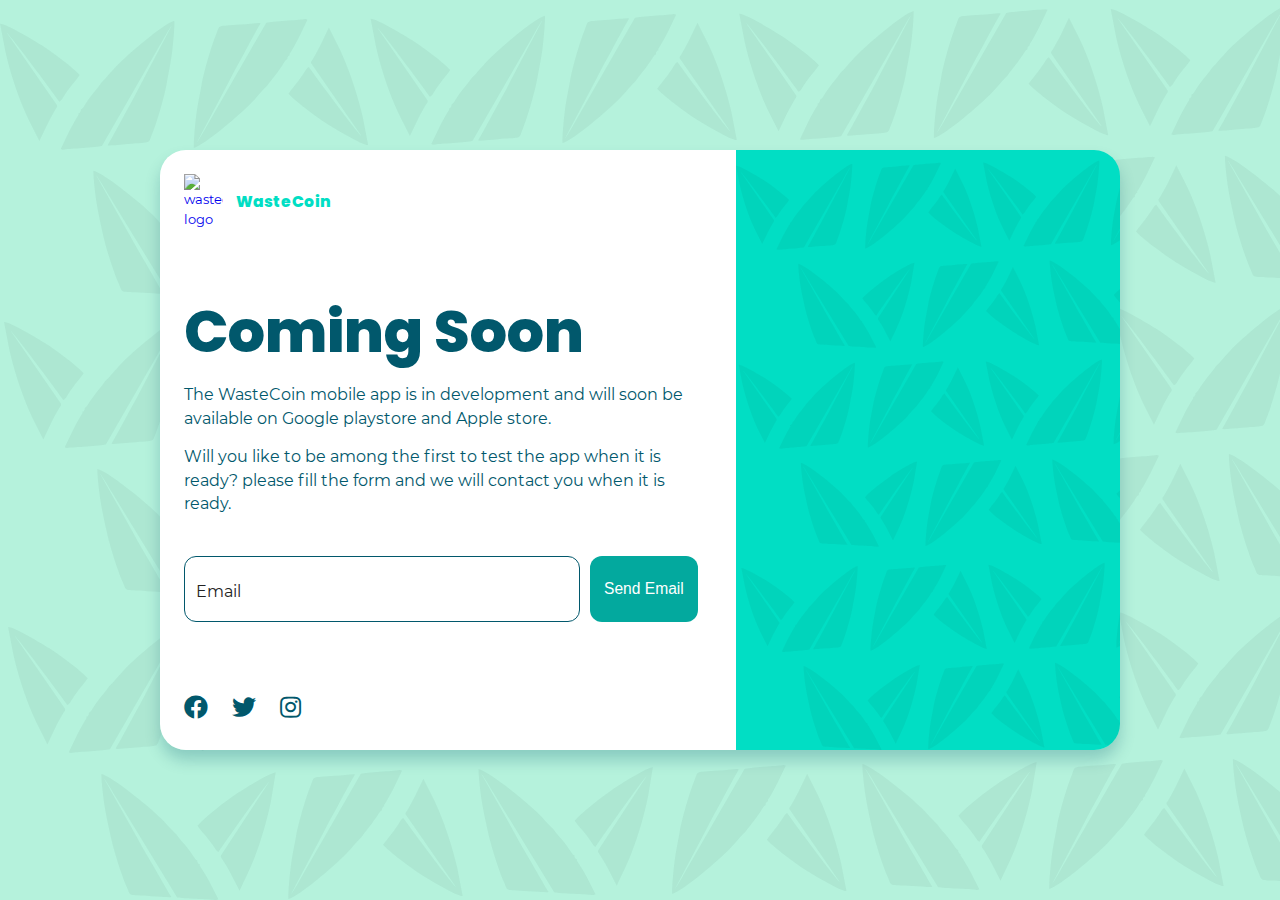
==== public/get-app.html @ c2b751e9 "fix" ====
<!DOCTYPE html>
<html lang="en">

<head>
  <meta charset="UTF-8">
  <meta name="viewport" content="width=device-width, initial-scale=1.0">
  <meta name="description"
    content="Waste collection and recovery app where you get rewarded for proper waste disposal developed by WasteCoin Nigeria" />
  <title>WasteCoin Ng</title>
  <meta name="apple-mobile-web-app-capable" content="yes">
  <meta name="apple-mobile-web-app-status-bar-style" content="#000d10">
  <meta name="apple-mobile-web-app-title" content="WasteCoin Nigeria website">
  <meta name="theme-color" content="#000d10" />
  <link rel="apple-touch-icon" sizes="57x57" href="./icons/apple-icon-57x57.png">
  <link rel="apple-touch-icon" sizes="60x60" href="./icons/apple-icon-60x60.png">
  <link rel="apple-touch-icon" sizes="72x72" href="./icons/apple-icon-72x72.png">
  <link rel="apple-touch-icon" sizes="76x76" href="./icons/apple-icon-76x76.png">
  <link rel="apple-touch-icon" sizes="114x114" href="./icons/apple-icon-114x114.png">
  <link rel="apple-touch-icon" sizes="120x120" href="./icons/apple-icon-120x120.png">
  <link rel="apple-touch-icon" sizes="144x144" href="./icons/apple-icon-144x144.png">
  <link rel="apple-touch-icon" sizes="152x152" href="./icons/apple-icon-152x152.png">
  <link rel="apple-touch-icon" sizes="180x180" href="./icons/apple-icon-180x180.png">
  <link rel="icon" type="image/png" sizes="192x192" href="./icons/android-icon-192x192.png">
  <link rel="icon" type="image/png" sizes="32x32" href="./icons/favicon-32x32.png">
  <link rel="icon" type="image/png" sizes="96x96" href="./icons/favicon-96x96.png">
  <link rel="icon" type="image/png" sizes="16x16" href="./icons/favicon-16x16.png">
  <link rel="shortcut icon" href="./favicon.ico" type="image/x-icon">
  <link rel="manifest" href="./manifest.webmanifest">
  <meta name="msapplication-TileColor" content="#000d10">
  <meta name="msapplication-TileImage" content="./icons/ms-icon-144x144.png">
  <link rel="shortcut icon" href="./favicon.ico" type="image/x-icon">
  <link rel="stylesheet" href="./css/style.css">
  <style>
    /*!
 * Font Awesome Free 5.14.0 by @fontawesome - https://fontawesome.com
 * License - https://fontawesome.com/license/free (Icons: CC BY 4.0, Fonts: SIL OFL 1.1, Code: MIT License)
 */
    .fa,
    .fas,
    .far,
    .fal,
    .fad,
    .fab {
      -moz-osx-font-smoothing: grayscale;
      -webkit-font-smoothing: antialiased;
      display: inline-block;
      font-style: normal;
      font-variant: normal;
      text-rendering: auto;
      line-height: 1;
    }

    .fa-instagram:before {
      content: "\f16d";
    }

    .fa-facebook:before {
      content: "\f09a";
    }

    .fa-facebook-f:before {
      content: "\f39e";
    }

    .fa-facebook-messenger:before {
      content: "\f39f";
    }

    .fa-facebook-square:before {
      content: "\f082";
    }

    .fa-twitter:before {
      content: "\f099";
    }

    .fa-linkedin:before {
      content: "\f08c";
    }

    .fa-linkedin-in:before {
      content: "\f0e1";
    }

    .fa-bars:before {
      content: "\f0c9";
    }

    .fa-times:before {
      content: "\f00d";
    }

    .fa-envelope:before {
      content: "\f0e0";
    }

    .sr-only {
      border: 0;
      clip: rect(0, 0, 0, 0);
      height: 1px;
      margin: -1px;
      overflow: hidden;
      padding: 0;
      position: absolute;
      width: 1px;
    }

    .sr-only-focusable:active,
    .sr-only-focusable:focus {
      clip: auto;
      height: auto;
      margin: 0;
      overflow: visible;
      position: static;
      width: auto;
    }

    @font-face {
      font-family: 'Font Awesome 5 Brands';
      font-style: normal;
      font-weight: 400;
      font-display: block;
      src: url("./webfonts/fa-brands-400.eot");
      src: url("./webfonts/fa-brands-400.eot?#iefix") format("embedded-opentype"), url("./webfonts/fa-brands-400.woff2") format("woff2"), url("./webfonts/fa-brands-400.woff") format("woff"), url("./webfonts/fa-brands-400.ttf") format("truetype"), url("./webfonts/fa-brands-400.svg#fontawesome") format("svg");
    }

    .fab {
      font-family: 'Font Awesome 5 Brands';
      font-weight: 400;
    }

    @font-face {
      font-family: 'Font Awesome 5 Free';
      font-style: normal;
      font-weight: 400;
      font-display: block;
      src: url("./webfonts/fa-regular-400.eot");
      src: url("./webfonts/fa-regular-400.eot?#iefix") format("embedded-opentype"), url("./webfonts/fa-regular-400.woff2") format("woff2"), url("./webfonts/fa-regular-400.woff") format("woff"), url("./webfonts/fa-regular-400.ttf") format("truetype"), url("./webfonts/fa-regular-400.svg#fontawesome") format("svg");
    }

    .far {
      font-family: 'Font Awesome 5 Free';
      font-weight: 400;
    }

    @font-face {
      font-family: 'Font Awesome 5 Free';
      font-style: normal;
      font-weight: 900;
      font-display: block;
      src: url("./webfonts/fa-solid-900.eot");
      src: url("./webfonts/fa-solid-900.eot?#iefix") format("embedded-opentype"), url("./webfonts/fa-solid-900.woff2") format("woff2"), url("./webfonts/fa-solid-900.woff") format("woff"), url("./webfonts/fa-solid-900.ttf") format("truetype"), url("./webfonts/fa-solid-900.svg#fontawesome") format("svg");
    }

    .fa,
    .fas {
      font-family: 'Font Awesome 5 Free';
      font-weight: 900;
    }
  </style>
</head>


<body>
  <main class="main">
    <section class="" id="coming-soon-section">
      <div class="notice-wrapper">
        <div class="logo">
          <a href="./index.html" tabindex="1" title="WasteCoin Home page"> <img src="./img/logo.svg"
              alt="wastecoin logo">
            <p>WasteCoin</p>
          </a>
        </div>
        <div>
          <h1>Coming Soon</h1>
          <p>The WasteCoin mobile app is in development and will soon be available on Google playstore and Apple
            store.
            <br>
          </p>
          <p>Will you like to be among the first to test the app when it is ready? please fill the form and we will
            contact you when it is ready.</p>
          <form action="" method="post" name="email-form" novalidate>
            <div class="input-wrapper">
              <label for="email">Email</label>
              <input type="email" name="" id="email">
              <p class="error-msg">Please provide a valid email address.</p>
            </div>
            <button type="submit" id="send-email-btn">Send Email</button>
          </form>
        </div>
        <div class="media-links">
          <a href="https://www.facebook.com/wastecoinng" target="_blank" rel="noreferrer"
            title="contact us on facebook"><span class="fab fa-facebook facebook"></span></a>
          <a href="https://www.twitter.com/WasteCoinNG" target="_blank" rel="noreferrer"
            title="contact us on twitter"><span class="fab fa-twitter twitter"></span></a>
          <a href="https://www.instagram.com/wastecoinng" target="_blank" rel="noreferrer"
            title="contact us on instagram"><span class="fab fa-instagram"></span></a>
        </div>
      </div>
      <div id="brand-image-wrapper">
        <!-- <img src="./img/phone.svg" alt=""> -->
      </div>
    </section>
    <style>
      html {
        background-color: #b5f2dc;
        font-size: 13px;
        height: 100vh;
        overflow: hidden;
        background-image: url('./img/leaf.svg');
        background-repeat: no-repeat;
        background-size: cover;
        background-blend-mode: normal;
        /* background-color: #01586c; */
        ;
      }

      .main {
        height: 100vh;
        position: relative;
        display: flex;
        align-items: center;
        justify-content: center;
      }

      .logo a {
        text-decoration: none;
        display: flex;
        align-items: center;
        justify-content: center;

      }

      .logo>a p {
        margin-top: 0;
        font-family: 'Poppins-bold', sans-serif;
        color: #01dec4;
      }

      #coming-soon-section {
        display: grid;
        grid-template-columns: 1fr 1fr 1fr 1fr 1fr;
        grid-template-rows: 600px;
        height: 600px;
        width: 960px;
        border-radius: 2em !important;
        box-shadow: 0px 10px 15px #01586c3e;
        overflow: hidden;
      }

      #brand-image-wrapper {
        grid-column: 4 / span 2;
        background-color: #01586c;
        background-color: #01dec4;
        background-image: url('./img/leaf.svg');
        background-repeat: no-repeat;
        background-size: cover;
        background-blend-mode: multiply;
        height: 100%;
        grid-row: auto;
      }

      .notice-wrapper {
        grid-column: 1 / span 3;
        background-color: #fff;
        height: 100%;
        display: flex;
        flex-direction: column;
        /* align-items: center; */
        justify-content: space-between;
        padding: 24px;
      }

      .notice-wrapper h1 {
        color: #01586c;
      }

      .notice-wrapper p {
        color: #01586c;
        margin-top: 1em;
      }

      .notice-wrapper p:nth-of-type(2) {
        /* font-weight: bold; */
      }

      h1 {
        font-family: 'Poppins-bold', sans-serif;
        font-weight: 700;
        font-size: 4.5em;
        color: #01586c;
        line-height: 1.2;
      }

      p {
        font-size: 1.2em;
      }

      form .error-msg {
        font-size: 12px !important;
        color: red;
        display: none;
      }

      form {
        width: 100%;
        display: flex;
        align-items: flex-start;
        margin-top: 40px;
      }

      form #send-email-btn {
        width: fit-content;
      }

      form input#email {
        border-radius: 12px;
        flex: 1;
        border: none;
        font-size: 16px;
        padding: 28px 12px 18px 12px;
        border: 1px solid #01586c;
        width: 100%;
      }

      form .input-wrapper {
        width: 75%;
        margin-right: 10px;
        position: relative;
        /* background-color: red; */
      }

      form label {
        position: absolute;
        font-size: 16px;
        left: 12px;
        top: 24px;
        pointer-events: none;
        transition: all 0.1s ease-in;
      }

      .notice-wrapper button {
        color: rgb(255, 255, 255);
        padding: 24px 14px 24px 14px;
        font-size: 1.2em;
        border-radius: 12px;
        border: none;
        cursor: pointer;
        background-color: rgb(3, 169, 158);
      }

      .notice-wrapper button:focus,
      #email:focus {
        outline: 2px dashed #fff;
        outline-offset: 5px;
      }

      .notice-wrapper button:hover {
        background-color: rgb(3, 169, 158);
      }

      .section {
        display: flex;
        justify-content: center;
        align-items: center;
        height: 100%;
      }

      .notice-wrapper-img-section {
        padding: 2em 1em;
        box-shadow: -20px 0 20px rgba(0, 0, 0, 0.413);
        border-radius: 2em 0 0 2em;
        background-color: #ffffff;
      }

      .section img {
        width: 200%;
        height: 100%;
        margin-right: -6em;
        /* right: -9em; */
        position: absolute;
        z-index: -1;
      }

      .media-links {
        display: flex;
        width: 100%;
      }

      .media-links a {
        margin-right: 24px;
        color: #01586c;
        font-size: 24px;
      }

      @media all and (max-width: 960px) {
        #coming-soon-section {
          grid-template-rows: 100%;
          height: 80%;
          width: 80%;
          box-shadow: none;
        }

        .notice-wrapper button {
          width: 240px;
        }

        .notice-wrapper-img-section {
          box-shadow: none;
        }

        .notice-wrapper {
          grid-column: 1 / span 5;
        }

        #brand-image-wrapper {
          display: none;
        }

        form {
          flex-direction: column;
          align-items: flex-start;
        }

        form #send-email-btn {
          width: fit-content;
          margin-top: 20px;
          width: 100%;
        }

        form .input-wrapper {
          width: 100%;
        }
      }

      @media all and (max-width: 768px) {
        #coming-soon-section {
          grid-template-rows: 100%;
          height: 100%;
          width: 100%;
          box-shadow: none;
        }

        .notice-wrapper button {
          width: 240px;
        }

        .notice-wrapper-img-section {
          box-shadow: none;
        }

        .notice-wrapper {
          grid-column: 1 / span 5;
        }

        #brand-image-wrapper {
          display: none;
        }

        form {
          flex-direction: column;
          align-items: flex-start;
        }

        form #send-email-btn {
          width: fit-content;
          margin-top: 20px;
          width: 100%;
        }

        form .input-wrapper {
          width: 100%;
        }
      }

      @media all and (max-height: 768px) and (max-width:768px) {
        html {
          background-color: #fff;
        }

        #coming-soon-section {
          border-radius: 0 !important;
        }

        .notice-wrapper {
          border-radius: 0;
        }

        .media-links {
          margin-top: 40px;
        }

        .logo {
          margin-bottom: 40px;
        }

        body,
        #coming-soon-section,
        html,
        .main {
          overflow-y: auto;
        }

      }
  
    </style>
    </section>
  </main>
 
   
    <script>
      const emalInput = document.querySelector('form input#email');
      const inputLabel = document.querySelector('form label');
      const form = document.querySelector('form[name="email-form"]');
      const errorMsg = document.querySelector('.error-msg');
  
      emalInput.addEventListener('focus', function () {
        inputLabel.style.top = '10px';
        inputLabel.style.fontSize = '12px';
      });
      emalInput.addEventListener('blur', function () {
        repositionLabel();
      });
      const repositionLabel = () => {
        if (!emalInput.value) {
          inputLabel.style.top = '24px';
          inputLabel.style.fontSize = '16px';
          return;
        }
      }
  
      form.addEventListener('submit', function (e) {
        e.preventDefault();
        if (form.checkValidity() && emalInput.value !== '') {
          form.submit();
          return emalInput.value = '';
        };
        return errorMsg.style.display = 'block';
      })
    </script>
</body>

</html>
---- public/css/style.css ----
@font-face {
  font-family: "Montserrat";
  src: url("./../fonts/Montserrat-Bold.eot"); 
  src: url("./../fonts/Montserrat-Bold.eot?#iefix") format("embedded-opentype"), 
    url("./../fonts/Montserrat-Bold.woff") format("woff"), 
    url("./../fonts/Montserrat-Bold.woff2") format("woff2");
  font-weight: 700;
  font-style: normal;
}

@font-face {
  font-family: "Montserrat";
  src: url("./../fonts/Montserrat-Regular.eot"); /* IE9 Compat Modes */
  src: url("./../fonts/Montserrat-Regular.eot?#iefix") format("embedded-opentype"), /* IE6-IE8 */
    url("./../fonts/Montserrat-Regular.woff") format("woff"), /* Modern Browsers */
    url("./../fonts/Montserrat-Regular.woff2") format("woff2"); /* Modern Browsers */
  font-weight: 400;
  font-style: normal;
}

font-face {
  font-family: "Poppins";
  src: url("./../fonts/Poppins-Regular.eot"); /* IE9 Compat Modes */
  src: url("./../fonts/Poppins-Regular.eot?#iefix") format("embedded-opentype"), /* IE6-IE8 */
    url("./../fonts/Poppins-Regular.woff") format("woff"), /* Modern Browsers */
    url("./../fonts/Poppins-Regular.woff2") format("woff2"); /* Modern Browsers */
  font-weight: 400;
  font-style: normal;
}

@font-face {
  font-family: "Poppins-bold";
  src: url("./../fonts/Poppins-ExtraBold.eot"); 
  src: url("./../fonts/Poppins-ExtraBold.eot?#iefix") format("embedded-opentype"), 
    url("./../fonts/Poppins-ExtraBold.woff") format("woff"),
    url("./../fonts/Poppins-ExtraBold.woff2") format("woff2");
  font-weight: 800;
  font-style: normal;
}

/* RESET  */
*,
html,
body,
::after,
::before {
  padding: 0;
  margin: 0;
  box-sizing: border-box;
}

html {
  font-size: 13px;
  font-family: 'Montserrat';
  font-weight: 500;
  color: #222;
  line-height: 1.5;
  width: 100vw;
  overflow-x: hidden;
  scroll-behavior: smooth;
}

body {
  width: 100vw;
  overflow: hidden;
  position: relative;
}

.main {
  width: 100%;
  overflow: hidden;
}

#how-it-works {
  margin-bottom: 60px;
  margin-top: -12em;
}

.nav {
  width: 100%;
  height: 60px;
  position: fixed;
  top: 0;
  left: 0;
  padding: 1em 2em 1em 1em;
  display: flex;
  justify-content: space-between;
  align-items: center;
  overflow: hidden;
  transition: all 0.3s linear;
  z-index: 1000;
}

.nav-style-light {
  background-color: #fff;
  box-shadow: 10px 0 20px #59595964;
}

.nav-style-light a {
  color: #222 !important;
}

.nav-style-light .logo-section {
  color: #01586c;
}

.nav-style-dark {
  background-color: #002a34;
  color: #fff;
}

.nav-style-dark a {
  color: #fff !important;
}

.logo-section {
  display: flex;
  justify-content: space-between;
  color: #13f4da;
  font-weight: bold;
  align-items: center;
}

.logo {
  display: flex;
  align-items: center;
}

.logo img {
  margin-right: 1em;
  width: 3em;
}

.logo a{
  display: flex;
  justify-content: center;
  align-items: center;
  text-decoration: none;
}

.menu-icon {
  display: none;
  cursor: pointer;
  font-size: 1.5em;
}

.menu-items-section a {
  text-decoration: none;
  color: #fff;
  margin: 0 1.5em;
  position: relative;
  cursor: pointer;
}

.menu-items-section a:hover {
  color: #00abd2 !important;
}

.menu-items-section a:hover~a:after {
  background-color: #ff5985 !important;
}


.menu-items-section .get-app-btn,
#why-wastecoin-section a,
.banner-text a {
  padding: 1em 2em;
  border-radius: 2em;
  border: none;
  color: #000 !important;
  margin: 0 0 0 2em;
  background-color: #00d0ff;
  cursor: pointer;
  transition: all 0.3s ease;
  text-decoration: none;
  text-align: center;
  /* font-weight: 600; */
}

.menu-items-section .get-app-btn{
  margin-left: 0;
}


#why-wastecoin-section a {
  background-color: #014554;
  color: #fff !important;
  margin: 5em auto;
  display: block;
  width: 30%;
  padding: 1.5em;
}

.logo a:focus,.menu-icon:focus,.menu-items-section a:focus,.banner-text a:focus,
#why-wastecoin-section a:focus,#why-wastecoin-section a:focus,.footer-content>div a:focus {
  outline: 2px dashed #2effb6;
  outline-offset: 5px;
}

.menu-items-section .get-app-btn:hover,
.banner-text a:hover,#why-wastecoin-section a:hover {
  background-color: #2effb6;
  color: #000 !important;

}

#why-wastecoin-section a:hover {
  background-color: #fff;
}
#why-wastecoin-section a:focus{
  outline: 2px dashed #fff;
}

.section {
  width: 100%;
}

.banner-text-img-section {
  padding: 100px 1em;
  display: flex;
  align-items: center;
  justify-content: space-between;
  background-color: #01586c;
  background-color: #002a34;
  margin-bottom: 0em;
}

.banner-bg {
  position: relative;
  display: flex;
  align-items: center;
  justify-content: flex-end;
  flex: auto;
  width: 60%;
  height: 30em;
}

.banner-text {
  padding: 0 1em;
  z-index: 2;
}

.banner-text a {
  display: block;
  margin: 2em 0 0 -0.5em;
  background-color: #00d0ff;
  border-radius: 2em;
  padding: 1em;
  text-decoration: none;
  color: #000;
  width: 400px;
  text-align: center;
  cursor: pointer;
}
#why-wastecoin-section a{
  width: 400px;
}

.banner-text h1 {
  font-family: 'Poppins-bold', sans-serif;
  font-weight: 700;
  font-size: 4.5em;
  color: #00d0ff;
  color: #fff;
  line-height: 1.2;
}

.banner-text p {
  color: #62e2ff;
  font-size: 1.2em;
  margin-top: 1em;
}

.banner-bg img:nth-of-type(1) {
  width: 45vw;
  z-index: 2;
}

.banner-bg svg {
  width: 43vw;
  height: 100%;
  position: absolute;
  z-index: 1;
}

.banner-swirl {
  width: 100%;
  margin-top: -40em;
  margin-bottom: -14em;
  pointer-events: none;
}

/* how it workss */


#how-it-works-section {
  padding: 0 1em 1em 1em;
  position: relative;
  z-index: 2;
}

.heading {
  text-align: center;
  color: #008798;
  margin-bottom: 1em;
  font-size: 2em;
}

.steps {
  display: flex;
  align-items: flex-start;
  justify-content: space-between;
  width: 100%;
  flex-wrap: wrap;
  padding: 0 1em;
  margin: 0 auto;
}

.steps > div{
  display: flex;
  width: 30%;
  margin: 1em;
}

.step-number {
  font-size: 12em;
  font-family: 'Poppins-bold';
  font-weight: 800;
  color: #009cbf;
}

.step-img {
  display: flex;
  align-items: center;
  justify-content: center;
  height: 12vw;
  width: 100%;
  border-radius: 1em;
  background-color: #3ad2ee;
  overflow: hidden;
  text-align: center;
}

.step-img img {
  width: 80%;
  height: 80%;

}

.step-title {
  font-size: 1.3em;
  color: #222;
  font-weight: 700;
  margin: 0.3em 0;
  font-family: 'Montserrat', sans-serif;
  font-weight:700;
}

#how-it-works-section>img {
  position: absolute;
  left: -5em;
  bottom: -15em;
  width: 800px;
  z-index: -1;
}

.step-text-wrapper {
  flex: 1;
}

/* WHY WASTECOIN STYLING */

#why-wastecoin-section .section-content {
  background-color: #3bd7f1;
  width: 100%;
  padding: 2em 1em;
  z-index: 2;
  overflow-x: hidden;
  padding-bottom: 15em;
}

#why-wastecoin-section .heading {
  color: #004b5d;
  margin-bottom: 2.5em;
}

.why-section-swirl {
  width: 100%;
  margin-bottom: -22em;
  z-index: -1;
  pointer-events: none;
}

.section-content .content-wrapper {
  display: flex;
  justify-content: space-around;
  align-items: center;
  width: 100%;
}

.content-wrapper .content {
  text-align: center;
  width: 30%;
  height: 300px;
  background-color: #fff;
  border-radius: 2em;
  margin-top: 3em;
}

.icon-wrapper {
  overflow: hidden;
}

.icon-wrapper img {
  width: 70%;
  height: 90%;
}

.content-wrapper .content>div {
  width: 15em;
  height: 15em;
  background-color: #13f4da;
  border: 1em solid #fff;
  border-radius: 50%;
  margin: -4em auto 2em auto;
}

.content h3 {
  color: #197f96;
  padding: 0 1em;
}

.content p {
  padding: 0 1em;
}

/* FOOTER SECTION STYLING */
.footer {
  width: 100%;
}

.footer-content-wrapper {
  background-color: #002a34;
  padding: 1em;
  margin-top: -10em;
  color: #fff;
  width: 100%;
  flex-direction: column;
  align-items: flex-start;
  justify-content: center;
}

.footer-swirl {
  margin-top: -28em;
  margin-bottom:-10em;
  width: 100%;
  pointer-events: none;
}

.footer-content {
  display: flex;
  justify-content: flex-start;
  line-height: 2.5;
  width: 100%;
}

.footer-header {
  font-size: 1.5em;
  color: #00d0ff;
  line-height: 1.6;
}

.footer-content>div {
  flex: 1;
  width: 32%;
  margin: 1em;
  display: flex;
  align-items: flex-start;
  flex-direction: column;
  justify-content: flex-start;
}

.footer-content>div a {
  color: #fff;
  text-decoration: none;
  display: block;
  width: fit-content;
  margin: 0.5em;
}

.footer-content>div a:hover {
  color: #00d0ff;
}

.footer-content .social-media a {
  display: inline;
}

.footer-logo {
  margin-bottom: 1em;
}

.footer-content a > span {
  display: inline-block;
  vertical-align: middle;
  font-size: 2.5em;
}

.contact-form {
  width: 100%;

}

.footer-content .social-media p {
  padding: 1em;
}

.copyright {
  text-align: center;
  display: block;
  margin-top: 2em;
  color: #52e0ff;
  font-weight: bold;
}

@media all and (max-width:1200px) {
  .banner-text h1 {
    font-size: 4em;
  }
  .banner-swirl {
    margin-top: -38em;
  }
}

@media all and (max-width:990px) {
 
  .banner-text a,#why-wastecoin-section a{
    width: 40vw;
  }
}

@media all and (max-width:820px) {
  .banner-text h1 {
    font-size: 3em;
  }
}

@media all and (max-width:960px) {
  .nav {
    flex-direction: column;
    padding: 0.6em 1em;
  }

  .logo-section {
    width: 100%;
    margin: 0.5em auto;
    padding: auto 1em;
  }

  .menu-icon {
    display: block;
  }

  .menu-items-section {
    display: flex;
    flex-direction: column;
    justify-content: space-evenly;
    align-items: center;
    flex: 1;
  }

  .menu-items-section a {
    margin: 1em;
  }

  .menu-items-section button {
    margin: 1em 0 0 0;
  }
}

@media all and (max-width:760px) {
  .banner-text-img-section {
    padding: 80px 1em 2em 1em;
    align-items: center;
    justify-content: center;
    flex-direction: column-reverse;
    border-radius: 0;
  }

  .banner-bg {
    position: relative;
    align-items: center;
    justify-content: flex-end;
    width: 100vw;
  }

  .banner-text {
    padding: 1em;
    text-align: start;
    width: 100%;
  }

  .banner-text button {
    width: 200px;
  }

  .banner-text h1 {
    font-size: 3em;
    line-height: 1.3;
  }


  .heading {
    font-size: 2em;
  }

  .banner-text p {
    color: #62e2ff;
    font-size: 1.4em;
    margin-top: 1em;
  }

  .banner-bg img:nth-of-type(1) {
    width: 70%;
  }

  .banner-bg svg {
    width: 65%;
  }

  .banner-swirl,
  .footer-swirl,
  .why-section-swirl {
    display: none;
  }
  
  #why-wastecoin-section .heading{
    margin-top: 3em;
  }

  #how-it-works {
    margin-top: 0;
  }

  .content-wrapper .content>div {
    width: 12em;
    height: 12em;
  }

}

@media all and (max-width:950px) {
  .steps {
    align-items: center;
    justify-content: space-around;
    width: 100%;
    flex-wrap: wrap;
    padding: 1em;
  }

  .steps>div {
    width: 40%;
    margin: 1em;
  }

  .step-img {
    height: 15vw;
  }

  #how-it-works-section>img {
    bottom: -10em;
    width: 80%;
  }
  .banner-swirl {
    width: 100%;
    /* margin-top: -20em; */
  }
}

@media all and (max-width:760px) {
  .steps>div {
    width: 45%;

  }

  .step-img {
    height: 17vw;
  }
}

@media all and (max-width:680px) {
  .steps {
    align-items: center;
    flex-direction: column;
    justify-content: center;
    text-align: center;
    padding: 1em;
  }

  #how-it-works-section .heading {
    margin-bottom: 0;
  }

  .steps>div {
    display: flex;
    flex-direction: column;
    width: 80%;
  }

  .step-img {
    height: 12em;
    width: 12em;
    border-radius: 50%;
    ;
    margin: 0 auto;
  }

  #how-it-works-section>img {
    bottom: -10em;
    width: 80%;
  }

  .step-number {
    font-size: 4em;
  }

  .content-wrapper {
    flex-wrap: wrap;
  }

  .content-wrapper .content {
    text-align: center;
    width: 60%;
    height: 300px;
    background-color: #fff;
    border-radius: 2em;
    margin: 3em;
    padding: 0 1em 3em 1em;
  }

  #why-wastecoin-section button {
    margin: 2em auto;
    display: block;
    width: 50vw;
  }

}

@media all and (max-width:950px) {  
  .steps{
    align-items: center;
    justify-content: space-around;
    width: 100%;
    flex-wrap: wrap;
    padding: 2em;
  }
  
  .steps > div{
    width: 40%;
    margin: 1em;
  }  
  .step-img{
    height: 15vw;
  }
  #how-it-works > img{
    bottom: -10em;
    width: 80%;
  }
}

@media all and (max-width:760px) {    
  .steps > div{
    width: 46%;
  
  }  
  .step-img{
    height: 17vw;
  }
}

@media all and (max-width:680px) {  
  .steps{
    align-items: center;
    flex-direction: column;
    justify-content: center;
    text-align: center;
    padding: 1em 2em;
  }
  #how-it-works .heading{
    margin-bottom: 0;
  }
  
  .steps > div{
    display: flex;
    flex-direction: column;
    width: 80%;
  }  
  .step-img{
    height: 10em;
    width: 10em;
    margin:0 auto;
  }
  #how-it-works > img{
    bottom: -10em;
    width: 80%;
  }
  .step-number{
    font-size: 4em;
  }
}
@media all and (max-width:560px) {
  .banner-text-img-section {
    padding: 80px 1em 2em 1em;
  }

  .banner-bg {
    justify-content: center;
    width: 100vw;
  }

  .banner-text {
    text-align: center;
  }

  .banner-text h1 {
    font-size: 2.6em;
  }

  .banner-text a,#why-wastecoin-section a {
    width: 100%;
  }

  .banner-text p {
    font-size: 1.2em;
  }

  .banner-bg img:nth-of-type(1) {
    width: 70%;
  }

  .banner-bg img:nth-of-type(2) {
    width: 80%;
  }

  .step-img {
    height: 12em;
    width: 12em;
    border-radius: 50%;
    background-color: #00abd2;
  }

  .content-wrapper .content {
    width: 94%;
    height: fit-content;
    padding: 0 1em 3em 1em;
    margin: 3em 1em;
  }


  .footer-content-wrapper {
    display: flex;
    flex-direction: column;
    align-items: center;
    justify-content: center;
  }

  .footer-swirl {
    width: 100%;
  }

  .footer-content {
    display: flex;
    flex-direction: column;
    justify-content: center;
    line-height: 2.5;
    width: 100%;
    text-align: center;
    align-items: center;
  }

  .footer-content>div {
    width: 100%;
    margin: 1em;
    align-items: center;
  }
}

@media all and (min-width:1440px) {
  body {
    width: 1440px;
    margin: 0 auto;
  }

  .nav {
    width: 1440px;
    left: initial;
    padding: 1em 4em;
  }
  .banner-text-img-section{
    padding:4em;
  }
  #how-it-works-section, .section-content .content-wrapper{
    padding: 1em 4em;
  }


  .banner-bg img:nth-of-type(1) {
    width: calc(45/100 * 1440px);
  }

  .banner-bg img:nth-of-type(2) {
    width: calc(40/100 * 1440px);
    position: absolute;
  }

  .banner-text a {
    width: 400px;
  }

  .step-img {
    height: calc(12/100 * 1440px);
  }
}


@media all and (max-width:1024px){
  .banner-bg{
    height: 35em;
  }
}
@media all and (max-width:560px){
  .banner-bg{
    height: 28em;
  }
}
@media all and (max-width:420px){
  .banner-bg{
    height: 20em;
  }
}
@media all and (max-width:320px){
  .banner-bg{
    height: 17em;
  }
}

@media all and (min-width:1024px){
  .banner-bg{
    height: 35em;
  }
}

@media all and (min-width:1200px){
  .banner-bg{
    height: 40em;
  }
}
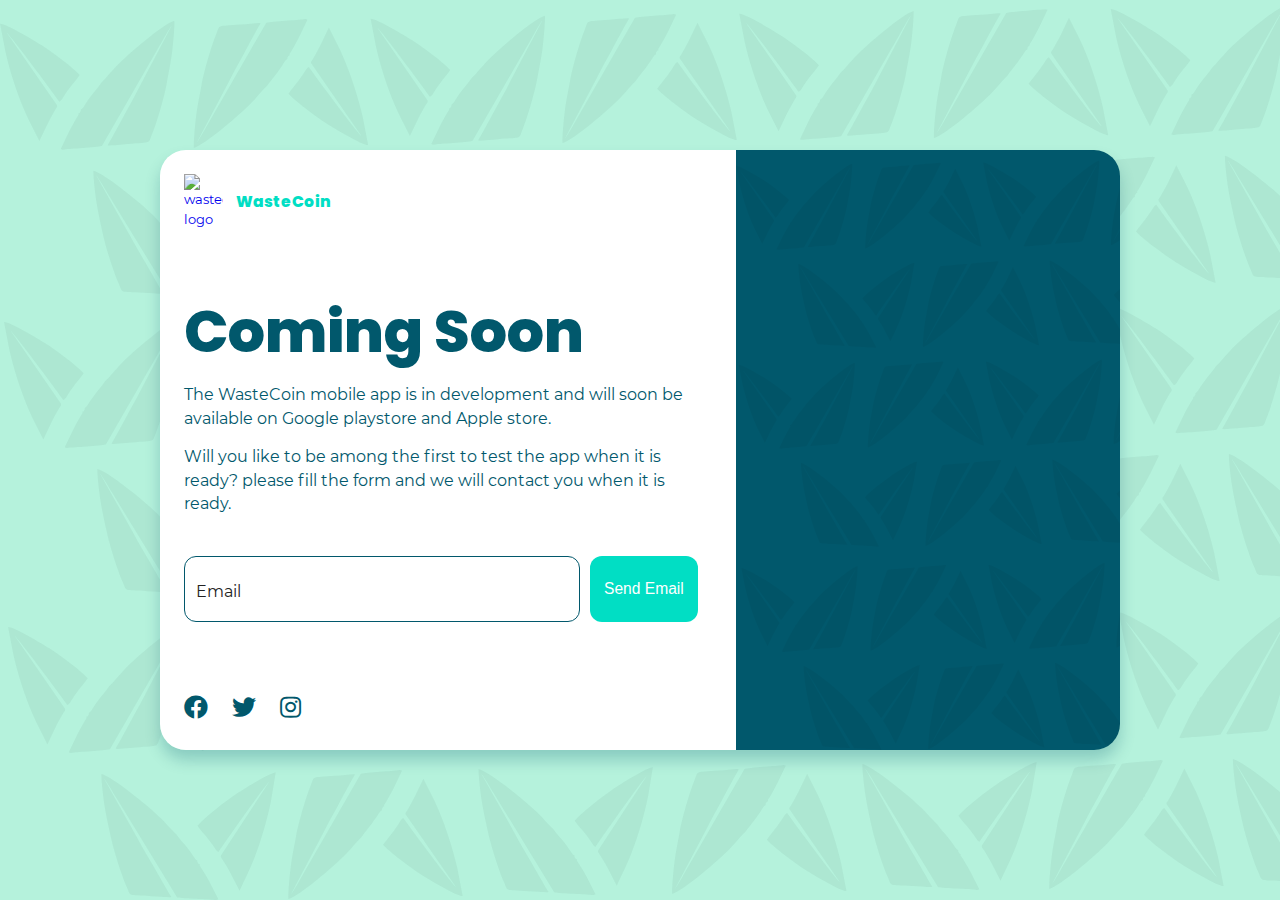
==== commit 86abd8a9: "fix get app" ====
--- a/public/get-app.html
+++ b/public/get-app.html
@@ -189,16 +189,21 @@
           </form>
         </div>
         <div class="media-links">
-          <a href="https://www.facebook.com/wastecoinng" target="_blank" rel="noreferrer"
+          <a href="https://www.facebook.com/wastecoins" target="_blank" rel="noreferrer"
             title="contact us on facebook"><span class="fab fa-facebook facebook"></span></a>
-          <a href="https://www.twitter.com/WasteCoinNG" target="_blank" rel="noreferrer"
+          <a href="https://www.twitter.com/wastecoins" target="_blank" rel="noreferrer"
             title="contact us on twitter"><span class="fab fa-twitter twitter"></span></a>
-          <a href="https://www.instagram.com/wastecoinng" target="_blank" rel="noreferrer"
+          <a href="https://www.instagram.com/wastecoins" target="_blank" rel="noreferrer"
             title="contact us on instagram"><span class="fab fa-instagram"></span></a>
         </div>
       </div>
       <div id="brand-image-wrapper">
         <!-- <img src="./img/phone.svg" alt=""> -->
+        <div class="email-sent-wrapper">
+          <h2>Thanks</h2>
+          <p>Your email has been added to the waiting list. You will be notified when the app is launched.</p>
+
+        </div>
       </div>
     </section>
     <style>
@@ -251,13 +256,20 @@
       #brand-image-wrapper {
         grid-column: 4 / span 2;
         background-color: #01586c;
-        background-color: #01dec4;
+        /* background-color: #01dec4; */
         background-image: url('./img/leaf.svg');
         background-repeat: no-repeat;
         background-size: cover;
         background-blend-mode: multiply;
         height: 100%;
         grid-row: auto;
+        transition: all 0.3s ease-in;
+        display: flex;
+        align-items: center;
+        justify-content: center;
+        flex-direction: column;
+        text-align: center;
+        padding: 30px;
       }
 
       .notice-wrapper {
@@ -266,9 +278,24 @@
         height: 100%;
         display: flex;
         flex-direction: column;
-        /* align-items: center; */
         justify-content: space-between;
         padding: 24px;
+        /* width: 0; */
+      }
+
+      .email-sent-wrapper {
+        display: none;
+      }
+
+      #brand-image-wrapper h2 {
+        font-size: 4rem;
+        font-family: 'Poppins-bold', sans-serif;
+        color: #01dec4;
+        ;
+      }
+
+      #brand-image-wrapper p {
+        color: #fff;
       }
 
       .notice-wrapper h1 {
@@ -278,10 +305,6 @@
       .notice-wrapper p {
         color: #01586c;
         margin-top: 1em;
-      }
-
-      .notice-wrapper p:nth-of-type(2) {
-        /* font-weight: bold; */
       }
 
       h1 {
@@ -327,7 +350,6 @@
         width: 75%;
         margin-right: 10px;
         position: relative;
-        /* background-color: red; */
       }
 
       form label {
@@ -346,7 +368,9 @@
         border-radius: 12px;
         border: none;
         cursor: pointer;
-        background-color: rgb(3, 169, 158);
+        background-color: #01dec4;
+        text-overflow: ellipsis;
+        word-wrap: normal;
       }
 
       .notice-wrapper button:focus,
@@ -356,7 +380,7 @@
       }
 
       .notice-wrapper button:hover {
-        background-color: rgb(3, 169, 158);
+        background-color: #01dec4;
       }
 
       .section {
@@ -377,7 +401,6 @@
         width: 200%;
         height: 100%;
         margin-right: -6em;
-        /* right: -9em; */
         position: absolute;
         z-index: -1;
       }
@@ -502,42 +525,75 @@
         }
 
       }
-  
     </style>
     </section>
   </main>
- 
-   
-    <script>
-      const emalInput = document.querySelector('form input#email');
-      const inputLabel = document.querySelector('form label');
-      const form = document.querySelector('form[name="email-form"]');
-      const errorMsg = document.querySelector('.error-msg');
-  
-      emalInput.addEventListener('focus', function () {
-        inputLabel.style.top = '10px';
-        inputLabel.style.fontSize = '12px';
-      });
-      emalInput.addEventListener('blur', function () {
-        repositionLabel();
-      });
-      const repositionLabel = () => {
-        if (!emalInput.value) {
-          inputLabel.style.top = '24px';
-          inputLabel.style.fontSize = '16px';
-          return;
-        }
-      }
-  
-      form.addEventListener('submit', function (e) {
-        e.preventDefault();
-        if (form.checkValidity() && emalInput.value !== '') {
-          form.submit();
-          return emalInput.value = '';
-        };
-        return errorMsg.style.display = 'block';
-      })
-    </script>
+
+
+  <script>
+    const emalInput = document.querySelector('form input#email');
+    const inputLabel = document.querySelector('form label');
+    const form = document.querySelector('form[name="email-form"]');
+    const errorMsg = document.querySelector('.error-msg');
+    var emailData = "";
+
+    const brandImgWrapper = document.getElementById('brand-image-wrapper');
+    const noticeWrapper = document.querySelector('.notice-wrapper');
+    const emailSentWrapper = document.querySelector('.email-sent-wrapper');
+
+    emalInput.addEventListener('focus', function () {
+      inputLabel.style.top = '10px';
+      inputLabel.style.fontSize = '12px';
+    });
+    emalInput.addEventListener('blur', function () {
+      repositionLabel();
+    });
+    const repositionLabel = () => {
+      if (!emalInput.value) {
+        inputLabel.style.top = '24px';
+        inputLabel.style.fontSize = '16px';
+        return;
+      };
+    };
+
+    form.addEventListener('submit', function (e) {
+      e.preventDefault();
+      if (form.checkValidity() && emalInput.value !== '') {
+        emailData = emalInput.value;
+        showSentEmailConfirmationModal();
+        return postEmail('https://wastecoinmvp.herokuapp.com/email_collector', { "email": `${emailData}` });
+      };
+      return errorMsg.style.display = 'block';
+    })
+
+    async function postEmail(url = '', data) {
+      try {
+        let response = await fetch(url, {
+          method: 'POST',
+          mode: 'cors', // no-cors, *cors, same-origin
+          cache: 'no-cache', // *default, no-cache, reload, force-cache, only-if-cached
+          credentials: 'same-origin', // include, *same-origin, omit
+          body: JSON.stringify(data),
+          headers: {
+            'Content-Type': 'application/json'
+            // "Accept": 'application/json',
+          }
+        });
+        let status = await response.status;
+        if(status === 200) return showSentEmailConfirmationModal();
+        
+      } catch (err) {
+        console.log(err);
+      }
+    };
+
+    function showSentEmailConfirmationModal() {
+      emailSentWrapper.style.display = 'block';
+      brandImgWrapper.style.gridColumn = '1 / span 5';
+      brandImgWrapper.style.display = 'flex';
+      noticeWrapper.style.display = 'none';
+    };
+  </script>
 </body>
 
 </html>--- a/public/css/style.css
+++ b/public/css/style.css
@@ -148,7 +148,7 @@
 .menu-items-section a {
   text-decoration: none;
   color: #fff;
-  margin: 0 1.5em;
+  margin: 0 30px;
   position: relative;
   cursor: pointer;
 }
@@ -166,7 +166,7 @@
 #why-wastecoin-section a,
 .banner-text a {
   padding: 1em 2em;
-  border-radius: 2em;
+  border-radius: 10px;
   border: none;
   color: #000 !important;
   margin: 0 0 0 2em;
@@ -206,7 +206,8 @@
 }
 
 #why-wastecoin-section a:hover {
-  background-color: #fff;
+  background-color: #001e24;
+  color: #fff !important;
 }
 #why-wastecoin-section a:focus{
   outline: 2px dashed #fff;
@@ -245,7 +246,7 @@
   display: block;
   margin: 2em 0 0 -0.5em;
   background-color: #00d0ff;
-  border-radius: 2em;
+  border-radius: 10px;
   padding: 1em;
   text-decoration: none;
   color: #000;
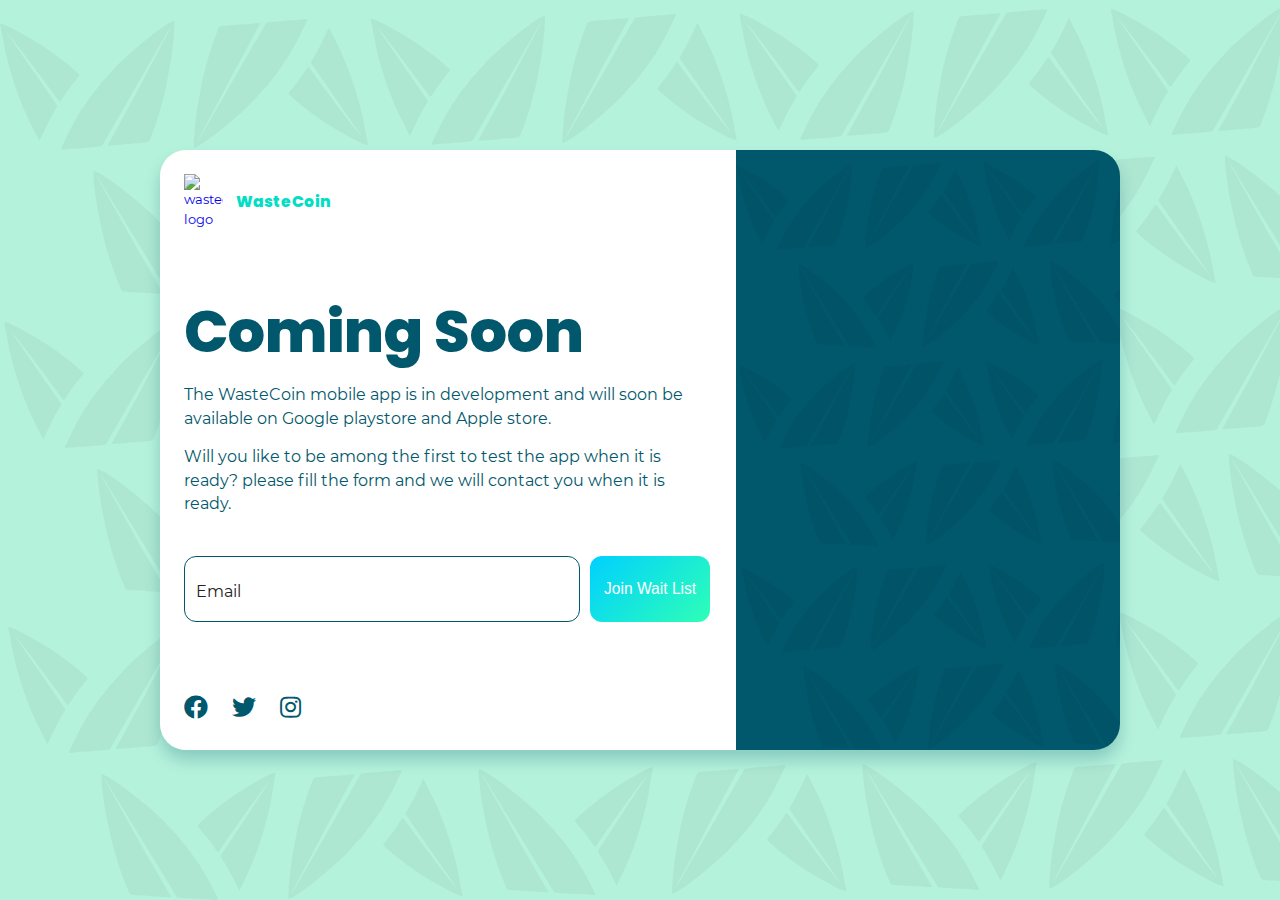
==== commit be5ddbd7: "fix: update text content and brand color tweak" ====
--- a/public/get-app.html
+++ b/public/get-app.html
@@ -58,14 +58,6 @@
       content: "\f09a";
     }
 
-    .fa-facebook-f:before {
-      content: "\f39e";
-    }
-
-    .fa-facebook-messenger:before {
-      content: "\f39f";
-    }
-
     .fa-facebook-square:before {
       content: "\f082";
     }
@@ -78,42 +70,6 @@
       content: "\f08c";
     }
 
-    .fa-linkedin-in:before {
-      content: "\f0e1";
-    }
-
-    .fa-bars:before {
-      content: "\f0c9";
-    }
-
-    .fa-times:before {
-      content: "\f00d";
-    }
-
-    .fa-envelope:before {
-      content: "\f0e0";
-    }
-
-    .sr-only {
-      border: 0;
-      clip: rect(0, 0, 0, 0);
-      height: 1px;
-      margin: -1px;
-      overflow: hidden;
-      padding: 0;
-      position: absolute;
-      width: 1px;
-    }
-
-    .sr-only-focusable:active,
-    .sr-only-focusable:focus {
-      clip: auto;
-      height: auto;
-      margin: 0;
-      overflow: visible;
-      position: static;
-      width: auto;
-    }
 
     @font-face {
       font-family: 'Font Awesome 5 Brands';
@@ -138,10 +94,6 @@
       src: url("./webfonts/fa-regular-400.eot?#iefix") format("embedded-opentype"), url("./webfonts/fa-regular-400.woff2") format("woff2"), url("./webfonts/fa-regular-400.woff") format("woff"), url("./webfonts/fa-regular-400.ttf") format("truetype"), url("./webfonts/fa-regular-400.svg#fontawesome") format("svg");
     }
 
-    .far {
-      font-family: 'Font Awesome 5 Free';
-      font-weight: 400;
-    }
 
     @font-face {
       font-family: 'Font Awesome 5 Free';
@@ -150,12 +102,6 @@
       font-display: block;
       src: url("./webfonts/fa-solid-900.eot");
       src: url("./webfonts/fa-solid-900.eot?#iefix") format("embedded-opentype"), url("./webfonts/fa-solid-900.woff2") format("woff2"), url("./webfonts/fa-solid-900.woff") format("woff"), url("./webfonts/fa-solid-900.ttf") format("truetype"), url("./webfonts/fa-solid-900.svg#fontawesome") format("svg");
-    }
-
-    .fa,
-    .fas {
-      font-family: 'Font Awesome 5 Free';
-      font-weight: 900;
     }
   </style>
 </head>
@@ -185,7 +131,7 @@
               <input type="email" name="" id="email">
               <p class="error-msg">Please provide a valid email address.</p>
             </div>
-            <button type="submit" id="send-email-btn">Send Email</button>
+            <button type="submit" id="send-email-btn">Join Wait List</button>
           </form>
         </div>
         <div class="media-links">
@@ -216,7 +162,6 @@
         background-repeat: no-repeat;
         background-size: cover;
         background-blend-mode: normal;
-        /* background-color: #01586c; */
         ;
       }
 
@@ -256,7 +201,6 @@
       #brand-image-wrapper {
         grid-column: 4 / span 2;
         background-color: #01586c;
-        /* background-color: #01dec4; */
         background-image: url('./img/leaf.svg');
         background-repeat: no-repeat;
         background-size: cover;
@@ -368,7 +312,7 @@
         border-radius: 12px;
         border: none;
         cursor: pointer;
-        background-color: #01dec4;
+        background: linear-gradient(-45deg, #2effb6, #00d0ff);
         text-overflow: ellipsis;
         word-wrap: normal;
       }
@@ -380,7 +324,7 @@
       }
 
       .notice-wrapper button:hover {
-        background-color: #01dec4;
+        background: linear-gradient(-45deg, #2effb6 -90%, #00d0ff);
       }
 
       .section {
@@ -560,7 +504,6 @@
       e.preventDefault();
       if (form.checkValidity() && emalInput.value !== '') {
         emailData = emalInput.value;
-        showSentEmailConfirmationModal();
         return postEmail('https://wastecoinmvp.herokuapp.com/email_collector', { "email": `${emailData}` });
       };
       return errorMsg.style.display = 'block';
@@ -580,8 +523,7 @@
           }
         });
         let status = await response.status;
-        if(status === 200) return showSentEmailConfirmationModal();
-        
+        if(status === 200) return showSentEmailConfirmationModal();        
       } catch (err) {
         console.log(err);
       }
--- a/public/css/style.css
+++ b/public/css/style.css
@@ -7,6 +7,7 @@
     url("./../fonts/Montserrat-Bold.woff2") format("woff2");
   font-weight: 700;
   font-style: normal;
+  font-display: swap;
 }
 
 @font-face {
@@ -17,6 +18,7 @@
     url("./../fonts/Montserrat-Regular.woff2") format("woff2"); /* Modern Browsers */
   font-weight: 400;
   font-style: normal;
+  font-display: swap;
 }
 
 font-face {
@@ -27,6 +29,7 @@
     url("./../fonts/Poppins-Regular.woff2") format("woff2"); /* Modern Browsers */
   font-weight: 400;
   font-style: normal;
+  font-display: swap;
 }
 
 @font-face {
@@ -37,6 +40,7 @@
     url("./../fonts/Poppins-ExtraBold.woff2") format("woff2");
   font-weight: 800;
   font-style: normal;
+  font-display: swap;
 }
 
 /* RESET  */
@@ -52,17 +56,18 @@
 
 html {
   font-size: 13px;
-  font-family: 'Montserrat';
+  font-family: 'Montserrat', sans-serif;
   font-weight: 500;
   color: #222;
   line-height: 1.5;
-  width: 100vw;
+  /* width: 100vw; */
   overflow-x: hidden;
   scroll-behavior: smooth;
+  transition: all 0.3s ease;
 }
 
 body {
-  width: 100vw;
+  /* width: 100vw; */
   overflow: hidden;
   position: relative;
 }
@@ -91,6 +96,60 @@
   transition: all 0.3s linear;
   z-index: 1000;
 }
+#nav-desktop{
+  display: flex;
+}
+
+#nav-mobile {
+  flex-direction: column;
+  padding: 0.6em 1em;
+  display: none;
+  overflow: unset;
+}
+
+#nav-mobile .logo-section {
+  width: 100%;
+  margin: 0.5em auto;
+  padding: auto 1em;
+}
+@media all and (max-width:860px){
+  #nav-mobile{
+  display: flex;
+}
+#nav-desktop{
+  display: none;
+}
+
+#nav-mobile .menu-icon {
+  display: block;
+}
+}
+
+.menu-items-section-mobile {
+  display: flex;
+  flex-direction: column;
+  justify-content: space-evenly;
+  align-items: center;
+  position: absolute;
+  top: -102vh;
+  height: 100vh;
+  left: 0;
+  width: 100vw;
+  transition: all 0.3s ease;
+}
+
+.nav-style-dark .menu-items-section-mobile {
+  background-color: #002a34f2;
+}
+
+.nav-style-light .menu-items-section-mobile{
+  background-color: #fffffff2;
+}
+
+.menu-items-section-mobile a {
+  margin: 1em !important;
+  text-decoration: none;
+}
 
 .nav-style-light {
   background-color: #fff;
@@ -143,6 +202,7 @@
   display: none;
   cursor: pointer;
   font-size: 1.5em;
+  z-index: 1000;
 }
 
 .menu-items-section a {
@@ -157,12 +217,7 @@
   color: #00abd2 !important;
 }
 
-.menu-items-section a:hover~a:after {
-  background-color: #ff5985 !important;
-}
-
-
-.menu-items-section .get-app-btn,
+.menu-items-section .get-app-btn, .menu-items-section-mobile .get-app-btn,
 #why-wastecoin-section a,
 .banner-text a {
   padding: 1em 2em;
@@ -170,7 +225,7 @@
   border: none;
   color: #000 !important;
   margin: 0 0 0 2em;
-  background-color: #00d0ff;
+  background: linear-gradient(-45deg, #2effb6, #00d0ff);
   cursor: pointer;
   transition: all 0.3s ease;
   text-decoration: none;
@@ -200,7 +255,7 @@
 
 .menu-items-section .get-app-btn:hover,
 .banner-text a:hover,#why-wastecoin-section a:hover {
-  background-color: #2effb6;
+  background: linear-gradient(-45deg, #2effb6 -90%, #00d0ff);
   color: #000 !important;
 
 }
@@ -245,7 +300,7 @@
 .banner-text a {
   display: block;
   margin: 2em 0 0 -0.5em;
-  background-color: #00d0ff;
+  background: linear-gradient(-45deg, #2effb6, #00d0ff);
   border-radius: 10px;
   padding: 1em;
   text-decoration: none;
@@ -285,13 +340,6 @@
   z-index: 1;
 }
 
-.banner-swirl {
-  width: 100%;
-  margin-top: -40em;
-  margin-bottom: -14em;
-  pointer-events: none;
-}
-
 /* how it workss */
 
 
@@ -308,45 +356,16 @@
   font-size: 2em;
 }
 
-.steps {
-  display: flex;
-  align-items: flex-start;
-  justify-content: space-between;
-  width: 100%;
-  flex-wrap: wrap;
-  padding: 0 1em;
-  margin: 0 auto;
-}
-
-.steps > div{
-  display: flex;
-  width: 30%;
-  margin: 1em;
-}
-
-.step-number {
-  font-size: 12em;
-  font-family: 'Poppins-bold';
-  font-weight: 800;
-  color: #009cbf;
-}
-
-.step-img {
-  display: flex;
-  align-items: center;
-  justify-content: center;
-  height: 12vw;
-  width: 100%;
-  border-radius: 1em;
-  background-color: #3ad2ee;
-  overflow: hidden;
-  text-align: center;
-}
-
-.step-img img {
-  width: 80%;
-  height: 80%;
-
+
+.banner-text-img-section {
+  border-radius: 0 0 90% 0;
+  padding-bottom: 60px;
+  margin-bottom: 0;
+}
+
+#how-it-works {
+  margin-bottom: 60px;
+  margin-top: 0;
 }
 
 .step-title {
@@ -358,22 +377,218 @@
   font-weight:700;
 }
 
-#how-it-works-section>img {
+.heading {
+  font-size: 3.5em;
+}
+
+.step-desc {
+  font-size: 1.5em;
+}
+
+#how-it-works-section,
+#how-it-works-section2,
+#how-it-works-section3,
+#how-it-works-section4 {
+  display: grid;
+  grid-template-columns: 1fr 400px;
+  margin-bottom: 80px;
+  padding: 20px;
+  overflow: hidden;
+  color: #222;
+}
+#how-it-works-section p,
+#how-it-works-section2 p,
+#how-it-works-section3 p,
+#how-it-works-section4 p{
+  color: #272727;
+}
+#how-it-works-section2,
+#how-it-works-section4 {
+  display: grid;
+  grid-template-columns: 400px 1fr;
+}
+
+#how-it-works-section .heading {
+  margin-bottom: 0.2em;
+  text-align: start;
+}
+
+#how-it-works-section h3,
+#how-it-works-section2 h3,
+#how-it-works-section3 h3,
+#how-it-works-section4 h3 {
+  font-size: 32px;
+}
+
+#how-it-works-section2 .steps-section,
+#how-it-works-section4 .steps-section {
+  grid-column: 2 / span 1;
+}
+
+.steps-section {
+  grid-column: 1 / span 1;
+  position: relative;
+  padding-bottom: 55px;
+}
+
+
+.device-section {
+  display: flex;
+  justify-content: center;
+  align-items: center;
+  position: relative;
+}
+
+.device-section img {
+  border: 10px solid rgba(0, 0, 0, 0.085);
+}
+
+.device-bg {
+  height: 300px;
+  width: 300px;
+  background: linear-gradient(-45deg, #2effb6, #00d0ff);
+  border-radius: 50%;
   position: absolute;
-  left: -5em;
-  bottom: -15em;
-  width: 800px;
   z-index: -1;
 }
 
-.step-text-wrapper {
-  flex: 1;
+@media all and (min-width: 1024px) {
+
+  #how-it-works-section,
+  #how-it-works-section2,
+  #how-it-works-section3,
+  #how-it-works-section4 {
+    padding: 1em 6em 1em 6em;
+  }
+
+}
+
+@media all and (max-width: 730px) {
+  .heading {
+    font-size: 2.2rem;
+  }
+
+  #how-it-works-section h3,
+  #how-it-works-section2 h3,
+  #how-it-works-section3 h3,
+  #how-it-works-section4 h3 {
+    font-size: 1.5rem;
+    margin-bottom: 10px;
+  }
+
+  p {
+    font-size: 1.2rem !important;
+  }
+
+  #how-it-works-section,
+  #how-it-works-section3 {
+    grid-template-columns: 1fr 150px;
+    position: relative;
+  }
+
+  #how-it-works-section2,
+  #how-it-works-section4 {
+    grid-template-columns: 150px 1fr;
+    position: relative;
+  }
+
+  .steps-section {
+    grid-column: 1 / span 1;
+    position: relative;
+  }
+
+  .device-section {
+    position: absolute;
+    right: -100px;
+    top: 0;
+  }
+
+  #how-it-works-section2 .device-section,
+  #how-it-works-section4 .device-section {
+    position: absolute;
+    left: -105%;
+    top: 0;
+  }
+
+}
+
+@media all and (max-width: 425px) {
+
+  #how-it-works-section2,
+  #how-it-works-section4,
+  #how-it-works-section,
+  #how-it-works-section3 {
+    position: relative;
+    display: flex;
+    flex-direction: column;
+    margin-bottom: 20px;
+  }
+
+  #how-it-works-section,
+  #how-it-works-section3 {
+    flex-direction: column-reverse;
+  }
+
+  #how-it-works-section2 .device-section,
+  #how-it-works-section4 .device-section {
+    position: block;
+    top: 0;
+  }
+
+  .device-section {
+    display: flex !important;
+    justify-content: center;
+    align-items: center;
+    position: relative !important;
+    left: 0 !important;
+    margin-bottom: 20px;
+  }
+
+  .device-section img {
+    width: 50%;
+    border: none;
+  }
+
+  .device-bg {
+    width: 250px;
+    height: 250px;
+    border-radius: 50%;
+  }
+}
+
+.why-wastecoin {
+  border-radius: 0 40% 0 0;
+  padding-top: 90px !important;
+}
+
+@media all and (max-width: 767px) {
+  .why-wastecoin {
+    border-radius: 0 30% 0 0;
+    padding-top: 0px !important;
+  }
+
+  .banner-text-img-section {
+    border-radius: 0 0 50% 0;
+  }
+}
+
+@media all and (max-width: 700px) {
+  .why-wastecoin {
+    border-radius: 0 100px 0 0;
+    padding-top: 30px !important;
+  }
+
+  .banner-text-img-section {
+    border-radius: 0 0 100px 0;
+  }
 }
 
 /* WHY WASTECOIN STYLING */
 
 #why-wastecoin-section .section-content {
   background-color: #3bd7f1;
+   background-color: #e0fbff;
+    /* background-color: #2effb6; */
   width: 100%;
   padding: 2em 1em;
   z-index: 2;
@@ -384,13 +599,6 @@
 #why-wastecoin-section .heading {
   color: #004b5d;
   margin-bottom: 2.5em;
-}
-
-.why-section-swirl {
-  width: 100%;
-  margin-bottom: -22em;
-  z-index: -1;
-  pointer-events: none;
 }
 
 .section-content .content-wrapper {
@@ -422,6 +630,7 @@
   width: 15em;
   height: 15em;
   background-color: #13f4da;
+   background-color: #e0fbff;
   border: 1em solid #fff;
   border-radius: 50%;
   margin: -4em auto 2em auto;
@@ -445,25 +654,19 @@
   background-color: #002a34;
   padding: 1em;
   margin-top: -10em;
-  color: #fff;
+  color: #e0fbff;
   width: 100%;
   flex-direction: column;
   align-items: flex-start;
   justify-content: center;
 }
 
-.footer-swirl {
-  margin-top: -28em;
-  margin-bottom:-10em;
-  width: 100%;
-  pointer-events: none;
-}
-
 .footer-content {
   display: flex;
   justify-content: flex-start;
   line-height: 2.5;
-  width: 100%;
+  max-width: 80%;
+  margin: 20px auto;
 }
 
 .footer-header {
@@ -483,7 +686,7 @@
 }
 
 .footer-content>div a {
-  color: #fff;
+  color: #e0fbff;
   text-decoration: none;
   display: block;
   width: fit-content;
@@ -498,39 +701,23 @@
   display: inline;
 }
 
-.footer-logo {
-  margin-bottom: 1em;
-}
-
 .footer-content a > span {
   display: inline-block;
   vertical-align: middle;
   font-size: 2.5em;
 }
 
-.contact-form {
-  width: 100%;
-
-}
-
-.footer-content .social-media p {
-  padding: 1em;
-}
-
 .copyright {
-  text-align: center;
   display: block;
-  margin-top: 2em;
-  color: #52e0ff;
+  margin: 30px auto 10px auto;
+  color: #00d0ffc6;
   font-weight: bold;
+  max-width: 80%;
 }
 
 @media all and (max-width:1200px) {
   .banner-text h1 {
     font-size: 4em;
-  }
-  .banner-swirl {
-    margin-top: -38em;
   }
 }
 
@@ -539,6 +726,12 @@
   .banner-text a,#why-wastecoin-section a{
     width: 40vw;
   }
+  .footer-content {
+    max-width: 100%;
+  }
+  .copyright {
+    max-width: 100%;
+  }
 }
 
 @media all and (max-width:820px) {
@@ -548,36 +741,7 @@
 }
 
 @media all and (max-width:960px) {
-  .nav {
-    flex-direction: column;
-    padding: 0.6em 1em;
-  }
-
-  .logo-section {
-    width: 100%;
-    margin: 0.5em auto;
-    padding: auto 1em;
-  }
-
-  .menu-icon {
-    display: block;
-  }
-
-  .menu-items-section {
-    display: flex;
-    flex-direction: column;
-    justify-content: space-evenly;
-    align-items: center;
-    flex: 1;
-  }
-
-  .menu-items-section a {
-    margin: 1em;
-  }
-
-  .menu-items-section button {
-    margin: 1em 0 0 0;
-  }
+ 
 }
 
 @media all and (max-width:760px) {
@@ -593,7 +757,7 @@
     position: relative;
     align-items: center;
     justify-content: flex-end;
-    width: 100vw;
+    width: 100%;
   }
 
   .banner-text {
@@ -602,10 +766,6 @@
     width: 100%;
   }
 
-  .banner-text button {
-    width: 200px;
-  }
-
   .banner-text h1 {
     font-size: 3em;
     line-height: 1.3;
@@ -629,12 +789,6 @@
   .banner-bg svg {
     width: 65%;
   }
-
-  .banner-swirl,
-  .footer-swirl,
-  .why-section-swirl {
-    display: none;
-  }
   
   #why-wastecoin-section .heading{
     margin-top: 3em;
@@ -648,82 +802,12 @@
     width: 12em;
     height: 12em;
   }
-
-}
-
-@media all and (max-width:950px) {
-  .steps {
-    align-items: center;
-    justify-content: space-around;
-    width: 100%;
-    flex-wrap: wrap;
-    padding: 1em;
-  }
-
-  .steps>div {
-    width: 40%;
-    margin: 1em;
-  }
-
-  .step-img {
-    height: 15vw;
-  }
-
-  #how-it-works-section>img {
-    bottom: -10em;
-    width: 80%;
-  }
-  .banner-swirl {
-    width: 100%;
-    /* margin-top: -20em; */
-  }
-}
-
-@media all and (max-width:760px) {
-  .steps>div {
-    width: 45%;
-
-  }
-
-  .step-img {
-    height: 17vw;
-  }
+  
 }
 
 @media all and (max-width:680px) {
-  .steps {
-    align-items: center;
-    flex-direction: column;
-    justify-content: center;
-    text-align: center;
-    padding: 1em;
-  }
-
   #how-it-works-section .heading {
     margin-bottom: 0;
-  }
-
-  .steps>div {
-    display: flex;
-    flex-direction: column;
-    width: 80%;
-  }
-
-  .step-img {
-    height: 12em;
-    width: 12em;
-    border-radius: 50%;
-    ;
-    margin: 0 auto;
-  }
-
-  #how-it-works-section>img {
-    bottom: -10em;
-    width: 80%;
-  }
-
-  .step-number {
-    font-size: 4em;
   }
 
   .content-wrapper {
@@ -739,75 +823,10 @@
     margin: 3em;
     padding: 0 1em 3em 1em;
   }
-
-  #why-wastecoin-section button {
-    margin: 2em auto;
-    display: block;
-    width: 50vw;
-  }
-
-}
-
-@media all and (max-width:950px) {  
-  .steps{
-    align-items: center;
-    justify-content: space-around;
-    width: 100%;
-    flex-wrap: wrap;
-    padding: 2em;
-  }
-  
-  .steps > div{
-    width: 40%;
-    margin: 1em;
-  }  
-  .step-img{
-    height: 15vw;
-  }
-  #how-it-works > img{
-    bottom: -10em;
-    width: 80%;
-  }
-}
-
-@media all and (max-width:760px) {    
-  .steps > div{
-    width: 46%;
-  
-  }  
-  .step-img{
-    height: 17vw;
-  }
-}
-
+}
 @media all and (max-width:680px) {  
-  .steps{
-    align-items: center;
-    flex-direction: column;
-    justify-content: center;
-    text-align: center;
-    padding: 1em 2em;
-  }
   #how-it-works .heading{
     margin-bottom: 0;
-  }
-  
-  .steps > div{
-    display: flex;
-    flex-direction: column;
-    width: 80%;
-  }  
-  .step-img{
-    height: 10em;
-    width: 10em;
-    margin:0 auto;
-  }
-  #how-it-works > img{
-    bottom: -10em;
-    width: 80%;
-  }
-  .step-number{
-    font-size: 4em;
   }
 }
 @media all and (max-width:560px) {
@@ -817,7 +836,7 @@
 
   .banner-bg {
     justify-content: center;
-    width: 100vw;
+    width: 100%;
   }
 
   .banner-text {
@@ -842,13 +861,6 @@
 
   .banner-bg img:nth-of-type(2) {
     width: 80%;
-  }
-
-  .step-img {
-    height: 12em;
-    width: 12em;
-    border-radius: 50%;
-    background-color: #00abd2;
   }
 
   .content-wrapper .content {
@@ -858,16 +870,11 @@
     margin: 3em 1em;
   }
 
-
   .footer-content-wrapper {
     display: flex;
     flex-direction: column;
     align-items: center;
     justify-content: center;
-  }
-
-  .footer-swirl {
-    width: 100%;
   }
 
   .footer-content {
@@ -918,10 +925,6 @@
   .banner-text a {
     width: 400px;
   }
-
-  .step-img {
-    height: calc(12/100 * 1440px);
-  }
 }
 
 
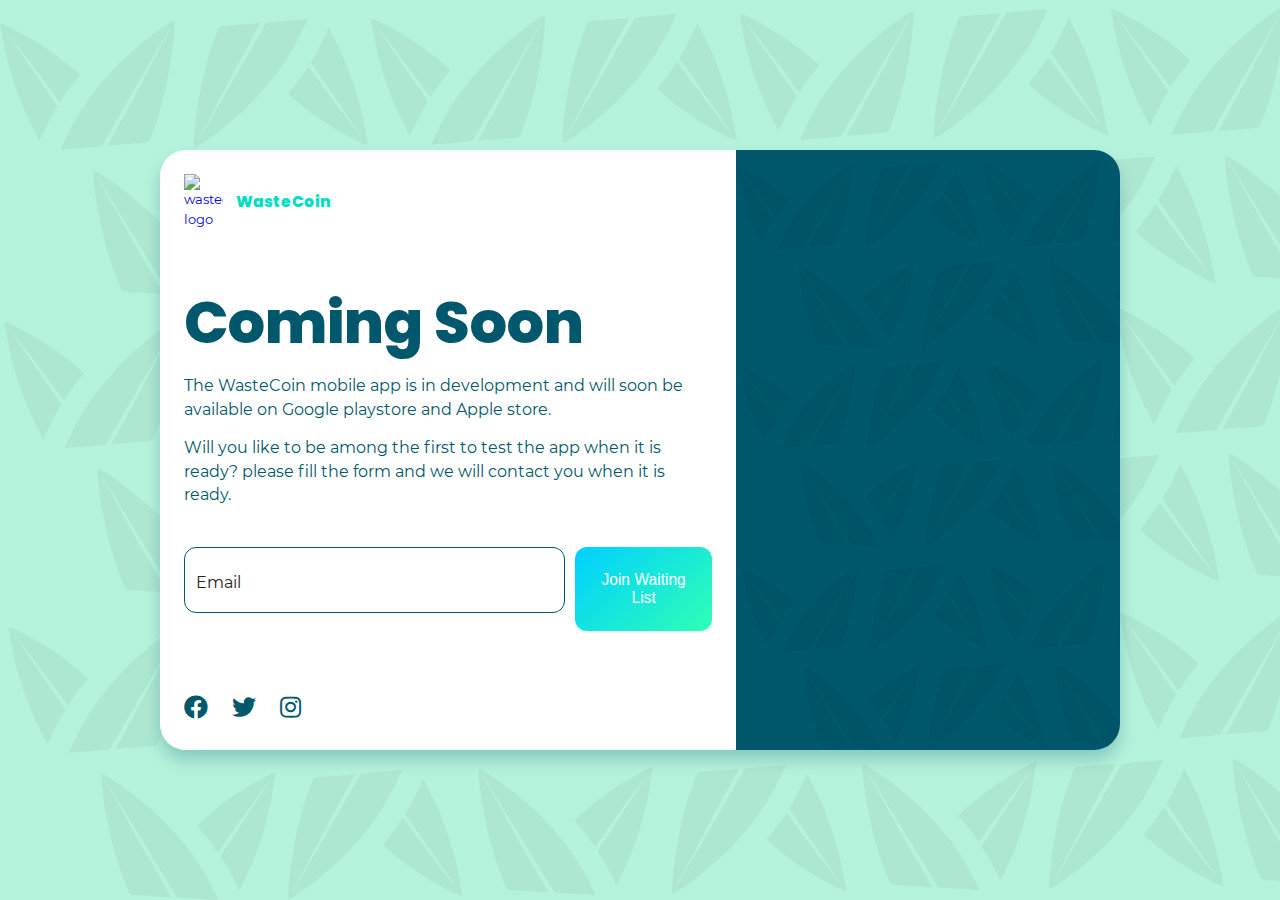
==== commit 2af6b0ab: "fix: privacy policy and terms of condition pages" ====
--- a/public/get-app.html
+++ b/public/get-app.html
@@ -131,7 +131,7 @@
               <input type="email" name="" id="email">
               <p class="error-msg">Please provide a valid email address.</p>
             </div>
-            <button type="submit" id="send-email-btn">Join Wait List</button>
+            <button type="submit" id="send-email-btn">Join Waiting List</button>
           </form>
         </div>
         <div class="media-links">
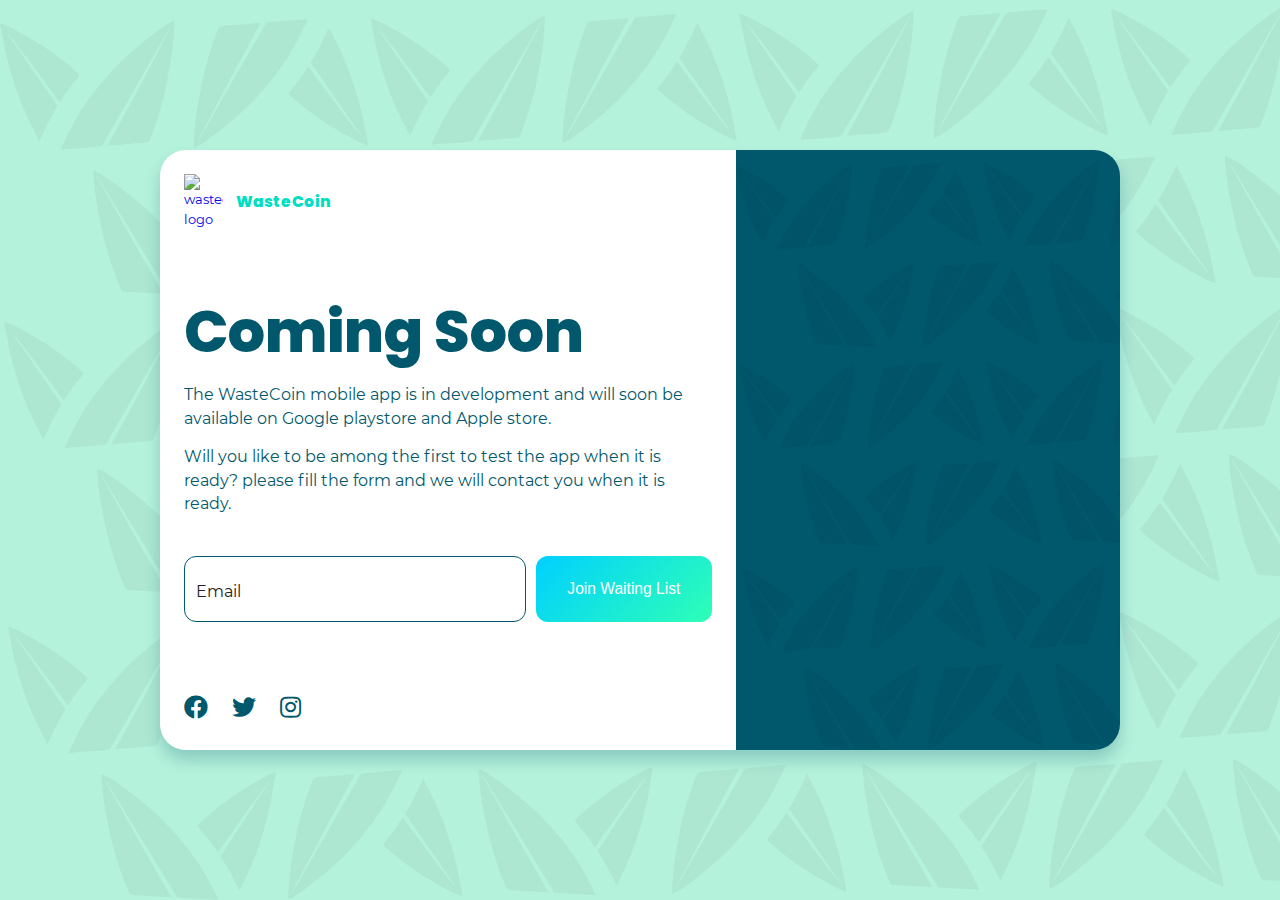
==== commit 2109a52e: "new artwork asset" ====
--- a/public/get-app.html
+++ b/public/get-app.html
@@ -5,8 +5,8 @@
   <meta charset="UTF-8">
   <meta name="viewport" content="width=device-width, initial-scale=1.0">
   <meta name="description"
-    content="Waste collection and recovery app where you get rewarded for proper waste disposal developed by WasteCoin Nigeria" />
-  <title>WasteCoin Ng</title>
+    content="Introducing WasteCoin - a smart mobile app that acts as the digital bank for your household recyclable waste, turning your waste into wealth." />
+ <title>Coming soon</title>
   <meta name="apple-mobile-web-app-capable" content="yes">
   <meta name="apple-mobile-web-app-status-bar-style" content="#000d10">
   <meta name="apple-mobile-web-app-title" content="WasteCoin Nigeria website">
@@ -30,6 +30,14 @@
   <meta name="msapplication-TileImage" content="./icons/ms-icon-144x144.png">
   <link rel="shortcut icon" href="./favicon.ico" type="image/x-icon">
   <link rel="stylesheet" href="./css/style.css">
+  <link rel="stylesheet" href="./css/style.css">
+  <link rel="preload" href="fonts/Poppins-ExtraBold.woff" as="font" type="font/woff2" crossorigin="anonymous">
+  <link rel="preload" href="fonts/Montserrat-Regular.woff" as="font" type="font/woff2" crossorigin="anonymous">
+  <link rel="preload" href="fonts/Montserrat-Bold.woff" as="font" type="font/woff2" crossorigin="anonymous">
+  <link rel="preload" href="fonts/Poppins-ExtraBold.woff2" as="font" type="font/woff2" crossorigin="anonymous">
+  <link rel="preload" href="fonts/Montserrat-Regular.woff2" as="font" type="font/woff2" crossorigin="anonymous">
+  <link rel="preload" href="fonts/Montserrat-Bold.woff2" as="font" type="font/woff2" crossorigin="anonymous">
+
   <style>
     /*!
  * Font Awesome Free 5.14.0 by @fontawesome - https://fontawesome.com
@@ -277,7 +285,7 @@
       }
 
       form #send-email-btn {
-        width: fit-content;
+        width: 200px;
       }
 
       form input#email {
@@ -368,9 +376,9 @@
           box-shadow: none;
         }
 
-        .notice-wrapper button {
+        /* .notice-wrapper button {
           width: 240px;
-        }
+        } */
 
         .notice-wrapper-img-section {
           box-shadow: none;
@@ -384,7 +392,7 @@
           display: none;
         }
 
-        form {
+        /* form {
           flex-direction: column;
           align-items: flex-start;
         }
@@ -393,7 +401,7 @@
           width: fit-content;
           margin-top: 20px;
           width: 100%;
-        }
+        } */
 
         form .input-wrapper {
           width: 100%;
@@ -423,8 +431,12 @@
         #brand-image-wrapper {
           display: none;
         }
-
-        form {
+        form .input-wrapper {
+          width: 100%;
+        }
+      }
+      @media all and (max-width: 632px) {
+       form {
           flex-direction: column;
           align-items: flex-start;
         }
@@ -434,12 +446,7 @@
           margin-top: 20px;
           width: 100%;
         }
-
-        form .input-wrapper {
-          width: 100%;
-        }
-      }
-
+      }
       @media all and (max-height: 768px) and (max-width:768px) {
         html {
           background-color: #fff;
--- a/public/css/style.css
+++ b/public/css/style.css
@@ -369,7 +369,7 @@
 }
 
 .step-title {
-  font-size: 1.3em;
+  font-size: 1.9rem;
   color: #222;
   font-weight: 700;
   margin: 0.3em 0;
@@ -378,11 +378,11 @@
 }
 
 .heading {
-  font-size: 3.5em;
+  font-size: 2.8rem;
 }
 
 .step-desc {
-  font-size: 1.5em;
+  font-size: 1.3rem;
 }
 
 #how-it-works-section,
@@ -417,7 +417,7 @@
 #how-it-works-section2 h3,
 #how-it-works-section3 h3,
 #how-it-works-section4 h3 {
-  font-size: 32px;
+  font-size: 1.9rem;
 }
 
 #how-it-works-section2 .steps-section,
@@ -440,7 +440,7 @@
 }
 
 .device-section img {
-  border: 10px solid rgba(0, 0, 0, 0.085);
+  /* border: 10px solid rgba(0, 0, 0, 0.085); */
 }
 
 .device-bg {
@@ -604,17 +604,18 @@
 .section-content .content-wrapper {
   display: flex;
   justify-content: space-around;
-  align-items: center;
+  /* align-items: center; */
   width: 100%;
 }
 
 .content-wrapper .content {
   text-align: center;
   width: 30%;
-  height: 300px;
+  min-height: 350px;
   background-color: #fff;
   border-radius: 2em;
   margin-top: 3em;
+  padding-bottom:30px;
 }
 
 .icon-wrapper {
@@ -638,11 +639,12 @@
 
 .content h3 {
   color: #197f96;
-  padding: 0 1em;
+  padding: 0 1rem;
 }
 
 .content p {
-  padding: 0 1em;
+  padding: 0 1rem;
+  font-size:1.3rem
 }
 
 /* FOOTER SECTION STYLING */
@@ -652,8 +654,8 @@
 
 .footer-content-wrapper {
   background-color: #002a34;
-  padding: 1em;
-  margin-top: -10em;
+  padding: 1rem;
+  margin-top: -10rem;
   color: #e0fbff;
   width: 100%;
   flex-direction: column;
@@ -678,7 +680,7 @@
 .footer-content>div {
   flex: 1;
   width: 32%;
-  margin: 1em;
+  /* margin: 1em; */
   display: flex;
   align-items: flex-start;
   flex-direction: column;
@@ -704,7 +706,7 @@
 .footer-content a > span {
   display: inline-block;
   vertical-align: middle;
-  font-size: 2.5em;
+  font-size: 2.5rem;
 }
 
 .copyright {
@@ -717,7 +719,7 @@
 
 @media all and (max-width:1200px) {
   .banner-text h1 {
-    font-size: 4em;
+    font-size: 4rem;
   }
 }
 
--- a/public/css/style.css
+++ b/public/css/style.css
@@ -369,7 +369,7 @@
 }
 
 .step-title {
-  font-size: 1.3em;
+  font-size: 1.9rem;
   color: #222;
   font-weight: 700;
   margin: 0.3em 0;
@@ -378,11 +378,11 @@
 }
 
 .heading {
-  font-size: 3.5em;
+  font-size: 2.8rem;
 }
 
 .step-desc {
-  font-size: 1.5em;
+  font-size: 1.3rem;
 }
 
 #how-it-works-section,
@@ -417,7 +417,7 @@
 #how-it-works-section2 h3,
 #how-it-works-section3 h3,
 #how-it-works-section4 h3 {
-  font-size: 32px;
+  font-size: 1.9rem;
 }
 
 #how-it-works-section2 .steps-section,
@@ -440,7 +440,7 @@
 }
 
 .device-section img {
-  border: 10px solid rgba(0, 0, 0, 0.085);
+  /* border: 10px solid rgba(0, 0, 0, 0.085); */
 }
 
 .device-bg {
@@ -604,17 +604,18 @@
 .section-content .content-wrapper {
   display: flex;
   justify-content: space-around;
-  align-items: center;
+  /* align-items: center; */
   width: 100%;
 }
 
 .content-wrapper .content {
   text-align: center;
   width: 30%;
-  height: 300px;
+  min-height: 350px;
   background-color: #fff;
   border-radius: 2em;
   margin-top: 3em;
+  padding-bottom:30px;
 }
 
 .icon-wrapper {
@@ -638,11 +639,12 @@
 
 .content h3 {
   color: #197f96;
-  padding: 0 1em;
+  padding: 0 1rem;
 }
 
 .content p {
-  padding: 0 1em;
+  padding: 0 1rem;
+  font-size:1.3rem
 }
 
 /* FOOTER SECTION STYLING */
@@ -652,8 +654,8 @@
 
 .footer-content-wrapper {
   background-color: #002a34;
-  padding: 1em;
-  margin-top: -10em;
+  padding: 1rem;
+  margin-top: -10rem;
   color: #e0fbff;
   width: 100%;
   flex-direction: column;
@@ -678,7 +680,7 @@
 .footer-content>div {
   flex: 1;
   width: 32%;
-  margin: 1em;
+  /* margin: 1em; */
   display: flex;
   align-items: flex-start;
   flex-direction: column;
@@ -704,7 +706,7 @@
 .footer-content a > span {
   display: inline-block;
   vertical-align: middle;
-  font-size: 2.5em;
+  font-size: 2.5rem;
 }
 
 .copyright {
@@ -717,7 +719,7 @@
 
 @media all and (max-width:1200px) {
   .banner-text h1 {
-    font-size: 4em;
+    font-size: 4rem;
   }
 }
 
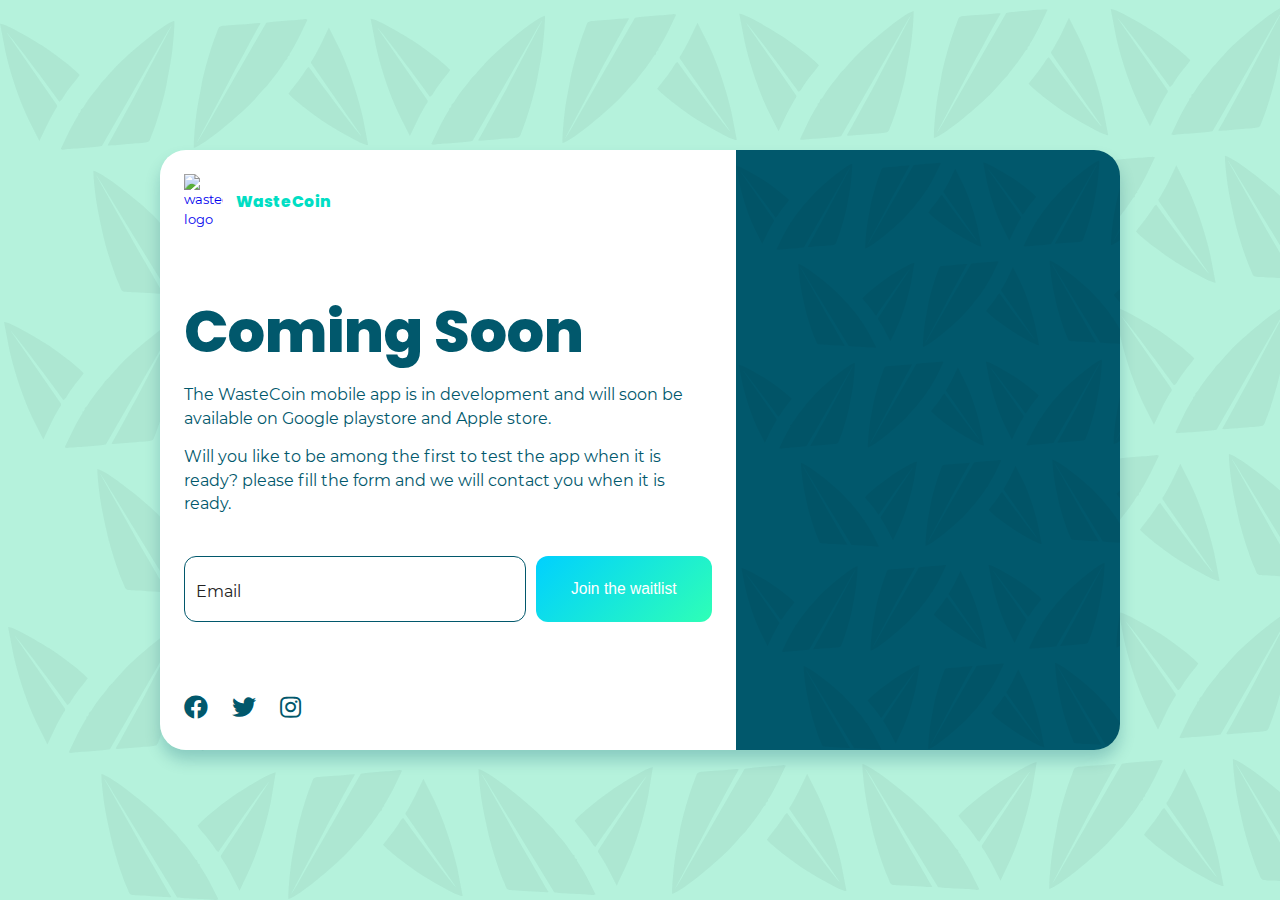
==== commit 99857737: "countdown tmer" ====
--- a/public/get-app.html
+++ b/public/get-app.html
@@ -6,7 +6,7 @@
   <meta name="viewport" content="width=device-width, initial-scale=1.0">
   <meta name="description"
     content="Introducing WasteCoin - a smart mobile app that acts as the digital bank for your household recyclable waste, turning your waste into wealth." />
- <title>Coming soon</title>
+  <title>Coming soon</title>
   <meta name="apple-mobile-web-app-capable" content="yes">
   <meta name="apple-mobile-web-app-status-bar-style" content="#000d10">
   <meta name="apple-mobile-web-app-title" content="WasteCoin Nigeria website">
@@ -139,7 +139,7 @@
               <input type="email" name="" id="email">
               <p class="error-msg">Please provide a valid email address.</p>
             </div>
-            <button type="submit" id="send-email-btn">Join Waiting List</button>
+            <button type="submit" id="send-email-btn">Join the waitlist</button>
           </form>
         </div>
         <div class="media-links">
@@ -152,15 +152,31 @@
         </div>
       </div>
       <div id="brand-image-wrapper">
-        <!-- <img src="./img/phone.svg" alt=""> -->
+          <h3 class="countdown"></h3>
         <div class="email-sent-wrapper">
           <h2>Thanks</h2>
           <p>Your email has been added to the waiting list. You will be notified when the app is launched.</p>
-
         </div>
       </div>
+
     </section>
     <style>
+      .countdown {
+        font-size: 3rem;
+        color: #ffffff6b;
+        text-align: start;
+        opacity: .4;
+
+      }
+
+      .countdown em {
+        font-style: normal;
+        color: #01dec4;
+        vertical-align: middle;
+        font-size: 7rem;
+        line-height: 1;
+      }
+
       html {
         background-color: #b5f2dc;
         font-size: 13px;
@@ -222,6 +238,7 @@
         flex-direction: column;
         text-align: center;
         padding: 30px;
+        position: relative;
       }
 
       .notice-wrapper {
@@ -232,7 +249,6 @@
         flex-direction: column;
         justify-content: space-between;
         padding: 24px;
-        /* width: 0; */
       }
 
       .email-sent-wrapper {
@@ -376,10 +392,6 @@
           box-shadow: none;
         }
 
-        /* .notice-wrapper button {
-          width: 240px;
-        } */
-
         .notice-wrapper-img-section {
           box-shadow: none;
         }
@@ -391,17 +403,6 @@
         #brand-image-wrapper {
           display: none;
         }
-
-        /* form {
-          flex-direction: column;
-          align-items: flex-start;
-        }
-
-        form #send-email-btn {
-          width: fit-content;
-          margin-top: 20px;
-          width: 100%;
-        } */
 
         form .input-wrapper {
           width: 100%;
@@ -431,12 +432,14 @@
         #brand-image-wrapper {
           display: none;
         }
+
         form .input-wrapper {
           width: 100%;
         }
       }
+
       @media all and (max-width: 632px) {
-       form {
+        form {
           flex-direction: column;
           align-items: flex-start;
         }
@@ -447,6 +450,7 @@
           width: 100%;
         }
       }
+
       @media all and (max-height: 768px) and (max-width:768px) {
         html {
           background-color: #fff;
@@ -511,7 +515,9 @@
       e.preventDefault();
       if (form.checkValidity() && emalInput.value !== '') {
         emailData = emalInput.value;
-        return postEmail('https://wastecoinmvp.herokuapp.com/email_collector', { "email": `${emailData}` });
+        return postEmail('https://wastecoinmvp.herokuapp.com/email_collector', {
+          "email": `${emailData}`
+        });
       };
       return errorMsg.style.display = 'block';
     })
@@ -520,9 +526,9 @@
       try {
         let response = await fetch(url, {
           method: 'POST',
-          mode: 'cors', // no-cors, *cors, same-origin
-          cache: 'no-cache', // *default, no-cache, reload, force-cache, only-if-cached
-          credentials: 'same-origin', // include, *same-origin, omit
+          mode: 'cors', 
+          cache: 'no-cache',
+          credentials: 'same-origin',
           body: JSON.stringify(data),
           headers: {
             'Content-Type': 'application/json'
@@ -530,10 +536,10 @@
           }
         });
         let status = await response.status;
-        if(status === 200) return showSentEmailConfirmationModal();        
+        if (status === 200) return showSentEmailConfirmationModal();
       } catch (err) {
         console.log(err);
-      }
+      };
     };
 
     function showSentEmailConfirmationModal() {
@@ -542,6 +548,36 @@
       brandImgWrapper.style.display = 'flex';
       noticeWrapper.style.display = 'none';
     };
+
+    const countdownElem = document.querySelector('.countdown');
+    let timeElem = document.querySelectorAll('.countdown em');
+    const completionTime = '4/30/2021';
+
+    function getDecimals(n) {
+      let num = String(n);
+      num = num.replace(/[0-9]+\./, '0.');
+      return Number(num);
+    }
+
+    function calculateTime() {
+      let duration = new Date(completionTime) - new Date();
+      let days = Math.floor(duration / 1000 / 3600 / 24)
+      let hours = Math.floor(duration / 1000 / 3600 % 24);
+      let minutes = Math.floor(((duration / 1000 / 3600 % 24) - hours) * 60);
+      let unflooredHour = (((duration / 1000 / 3600 % 24) - hours) * 60);
+      seconds = Math.floor(getDecimals(unflooredHour) * 60);
+
+      countdownElem.innerHTML =
+        `<em>${days}</em> ${days>1? 'Days':'Day'} <br>
+        <em>${hours}</em> ${hours>1? 'Hrs':'Hr'} <br> 
+        <em>${minutes}</em> ${minutes>1? 'Mins':'Min'} <br>
+        <em>${seconds}</em> ${seconds>1? 'Secs':'Sec'}`;
+    };
+
+    let countDown = setInterval(calculateTime, 1000);
+    window.onload = () => {
+      countDown;
+    };
   </script>
 </body>
 
--- a/public/css/style.css
+++ b/public/css/style.css
@@ -623,7 +623,11 @@
 }
 
 .icon-wrapper img {
-  width: 70%;
+  width: 50%;
+  height: 90%;
+}
+ .icon-2 img {
+  width: 60% !important;
   height: 90%;
 }
 
@@ -896,6 +900,35 @@
   }
 }
 
+@media all and (min-width:1200px) {
+
+  .nav {
+    width: 1440px;
+    left: initial;
+    padding: 1em 4em;
+  }
+  .banner-text-img-section{
+    padding:4em;
+  }
+  #how-it-works-section, .section-content .content-wrapper{
+    padding: 1em 4em;
+  }
+
+
+  .banner-bg img:nth-of-type(1) {
+    width: calc(45/100 * 1440px);
+  }
+
+  .banner-bg img:nth-of-type(2) {
+    width: calc(40/100 * 1440px);
+    position: absolute;
+  }
+
+  .banner-text a {
+    width: 400px;
+  }
+}
+
 @media all and (min-width:1440px) {
   body {
     width: 1440px;
@@ -929,7 +962,6 @@
   }
 }
 
-
 @media all and (max-width:1024px){
   .banner-bg{
     height: 35em;
--- a/public/css/style.css
+++ b/public/css/style.css
@@ -623,7 +623,11 @@
 }
 
 .icon-wrapper img {
-  width: 70%;
+  width: 50%;
+  height: 90%;
+}
+ .icon-2 img {
+  width: 60% !important;
   height: 90%;
 }
 
@@ -896,6 +900,35 @@
   }
 }
 
+@media all and (min-width:1200px) {
+
+  .nav {
+    width: 1440px;
+    left: initial;
+    padding: 1em 4em;
+  }
+  .banner-text-img-section{
+    padding:4em;
+  }
+  #how-it-works-section, .section-content .content-wrapper{
+    padding: 1em 4em;
+  }
+
+
+  .banner-bg img:nth-of-type(1) {
+    width: calc(45/100 * 1440px);
+  }
+
+  .banner-bg img:nth-of-type(2) {
+    width: calc(40/100 * 1440px);
+    position: absolute;
+  }
+
+  .banner-text a {
+    width: 400px;
+  }
+}
+
 @media all and (min-width:1440px) {
   body {
     width: 1440px;
@@ -929,7 +962,6 @@
   }
 }
 
-
 @media all and (max-width:1024px){
   .banner-bg{
     height: 35em;
